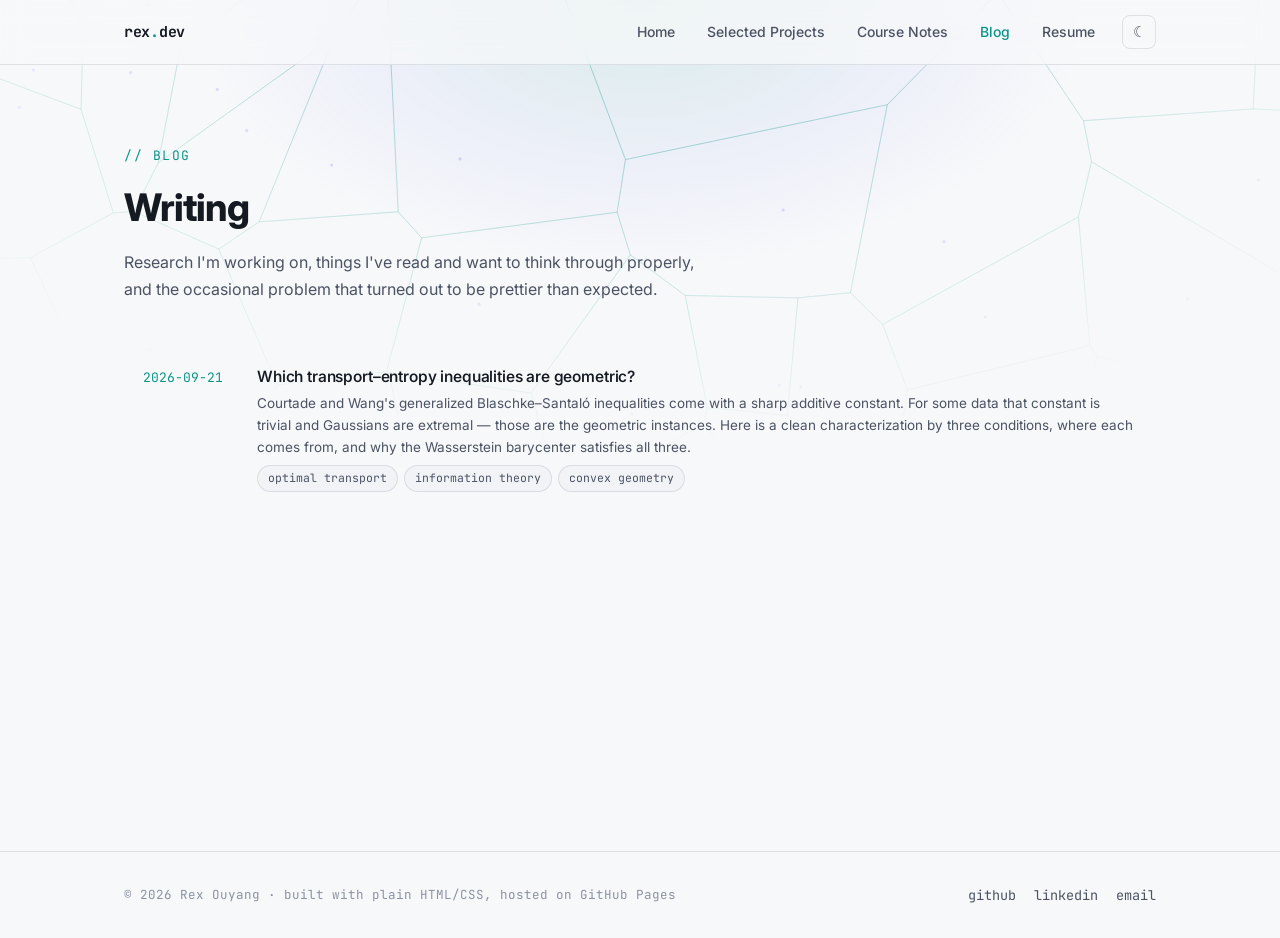
==== blog.html @ deeaf474 "Add blog section with post on geometricity of transport-entropy inequalities" ====
<!DOCTYPE html>
<html lang="en">
<head>
  <meta charset="UTF-8" />
  <meta name="viewport" content="width=device-width, initial-scale=1.0" />
  <title>Blog — Rex Ouyang</title>
  <meta name="description" content="Notes and write-ups from Rex Ouyang on probability, information theory, optimal transport, and whatever else seems worth sharing." />
  <link rel="canonical" href="https://shrekles.github.io/blog.html" />
  <meta property="og:type" content="website" />
  <meta property="og:site_name" content="Rex Ouyang" />
  <meta property="og:title" content="Blog — Rex Ouyang" />
  <meta property="og:description" content="Write-ups on probability, information theory, and optimal transport." />
  <meta property="og:url" content="https://shrekles.github.io/blog.html" />
  <meta name="twitter:card" content="summary" />
  <link rel="preconnect" href="https://fonts.googleapis.com" />
  <link rel="preconnect" href="https://fonts.gstatic.com" crossorigin />
  <link href="https://fonts.googleapis.com/css2?family=Inter:wght@400;500;600;700;800&family=JetBrains+Mono:wght@400;500;700&display=swap" rel="stylesheet" />
  <link rel="stylesheet" href="assets/style.css" />
  <script src="assets/main.js" defer></script>
  <link rel="icon" href="data:image/svg+xml,<svg xmlns='http://www.w3.org/2000/svg' viewBox='0 0 100 100'><text y='80' font-size='80'>∇</text></svg>" />
</head>
<body>
  <canvas class="bg-voronoi" id="bg-voronoi" aria-hidden="true"></canvas>
  <div class="bg-glow"></div>

  <nav class="nav">
    <div class="nav-inner">
      <a class="logo" href="index.html">rex<span class="accent">.</span>dev</a>
      <div class="nav-links">
        <a href="index.html">Home</a>
        <a href="projects.html"><span class="nav-full">Selected </span>Projects</a>
        <a href="notes.html"><span class="nav-full">Course </span>Notes</a>
        <a href="blog.html" class="active">Blog</a>
        <a href="resume.html">Resume</a>
        <button class="theme-toggle" onclick="toggleTheme()" aria-label="Toggle theme">☀</button>
      </div>
    </div>
  </nav>

  <main>
    <section class="container" style="padding-top: 80px;">
      <div class="section-header reveal">
        <div class="eyebrow">// blog</div>
        <h1>Writing</h1>
        <p>Research I'm working on, things I've read and want to think through properly,
           and the occasional problem that turned out to be prettier than expected.</p>
      </div>

      <!-- ============ POSTS ============
           Newest first. One <a class="post-row"> per post; the post itself lives
           in posts/ as a standalone page (note the ../ asset paths in there). -->
      <div class="post-list reveal">
        <a class="post-row" href="posts/geometricity-of-transport-entropy-inequalities.html">
          <span class="post-date">2026-09-21</span>
          <span class="post-body">
            <span class="post-title">Which transport–entropy inequalities are geometric?</span>
            <span class="post-desc">Courtade and Wang's generalized Blaschke–Santaló
              inequalities come with a sharp additive constant. For some data that constant
              is trivial and Gaussians are extremal — those are the geometric instances.
              Here is a clean characterization by three conditions, where each comes from,
              and why the Wasserstein barycenter satisfies all three.</span>
            <span class="post-tags">
              <span class="tag">optimal transport</span><span class="tag">information theory</span><span class="tag">convex geometry</span>
            </span>
          </span>
        </a>
      </div>
    </section>
  </main>

  <footer>
    <div class="footer-inner">
      <p>© 2026 Rex Ouyang · built with plain HTML/CSS, hosted on GitHub Pages</p>
      <div class="socials">
        <a href="https://github.com/Shrekles">github</a>
        <a href="https://www.linkedin.com/in/rex-ouyang/">linkedin</a>
        <a href="mailto:rexhouyang@berkeley.edu">email</a>
      </div>
    </div>
  </footer>
</body>
</html>
---- assets/style.css ----
/* ============================================
   Rex Ouyang — personal site
   Design tokens
   ============================================ */
:root {
  --bg: #0a0c10;
  --bg-soft: #11141b;
  --surface: #161a23;
  --surface-2: #1d2230;
  --border: rgba(255, 255, 255, 0.08);
  --text: #e8eaf0;
  --text-dim: #9aa3b5;
  --text-faint: #5d6577;
  --accent: #5eead4;        /* electric teal */
  --accent-2: #818cf8;      /* periwinkle */
  --accent-glow: rgba(94, 234, 212, 0.15);
  --mono: "JetBrains Mono", ui-monospace, SFMono-Regular, Menlo, monospace;
  --sans: "Inter", -apple-system, BlinkMacSystemFont, "Segoe UI", sans-serif;
  --radius: 14px;
  --max-w: 1080px;
}

[data-theme="light"] {
  --bg: #f7f8fa;
  --bg-soft: #eef0f4;
  --surface: #ffffff;
  --surface-2: #f1f3f7;
  --border: rgba(15, 23, 42, 0.1);
  --text: #151922;
  --text-dim: #4b5363;
  --text-faint: #8a92a3;
  --accent: #0d9488;
  --accent-2: #6366f1;
  --accent-glow: rgba(13, 148, 136, 0.12);
}

* { margin: 0; padding: 0; box-sizing: border-box; }

html { scroll-behavior: smooth; }

body {
  font-family: var(--sans);
  background: var(--bg);
  color: var(--text);
  line-height: 1.65;
  -webkit-font-smoothing: antialiased;
  overflow-x: hidden;
  transition: background 0.3s ease, color 0.3s ease;
}

::selection { background: var(--accent); color: var(--bg); }

/* ---------- background: Poisson–Voronoi + glow ---------- */
.bg-voronoi {
  position: fixed;
  inset: 0;
  z-index: -2;
  width: 100%;
  height: 100%;
  pointer-events: none;
  mask-image: radial-gradient(ellipse 85% 65% at 50% 0%, black 25%, transparent 78%);
  -webkit-mask-image: radial-gradient(ellipse 85% 65% at 50% 0%, black 25%, transparent 78%);
}

.bg-glow {
  position: fixed;
  top: -250px;
  left: 50%;
  transform: translateX(-50%);
  width: 900px;
  height: 520px;
  z-index: -1;
  background: radial-gradient(ellipse at center,
    var(--accent-glow) 0%,
    rgba(129, 140, 248, 0.07) 45%,
    transparent 70%);
  pointer-events: none;
}

/* ---------- nav ---------- */
.nav {
  position: sticky;
  top: 0;
  z-index: 50;
  backdrop-filter: blur(14px);
  -webkit-backdrop-filter: blur(14px);
  background: color-mix(in srgb, var(--bg) 72%, transparent);
  border-bottom: 1px solid var(--border);
}

.nav-inner {
  max-width: var(--max-w);
  margin: 0 auto;
  padding: 0 24px;
  height: 64px;
  display: flex;
  align-items: center;
  justify-content: space-between;
}

.logo {
  font-family: var(--mono);
  font-size: 15px;
  font-weight: 700;
  color: var(--text);
  text-decoration: none;
  letter-spacing: -0.02em;
}
.logo .accent { color: var(--accent); }

.nav-links {
  display: flex;
  align-items: center;
  gap: 6px;
}

.nav-links a {
  color: var(--text-dim);
  text-decoration: none;
  font-size: 14px;
  font-weight: 500;
  padding: 7px 13px;
  border-radius: 8px;
  transition: color 0.18s ease, background 0.18s ease;
}

.nav-links a:hover { color: var(--text); background: var(--surface-2); }
.nav-links a.active { color: var(--accent); }

.theme-toggle {
  background: none;
  border: 1px solid var(--border);
  border-radius: 8px;
  width: 34px;
  height: 34px;
  margin-left: 8px;
  cursor: pointer;
  color: var(--text-dim);
  font-size: 15px;
  display: grid;
  place-items: center;
  transition: color 0.18s, border-color 0.18s, transform 0.18s;
}
.theme-toggle:hover { color: var(--accent); border-color: var(--accent); transform: rotate(15deg); }

/* mobile nav */
.nav-burger { display: none; }

@media (max-width: 640px) {
  .nav-inner { padding: 0 14px; }
  .nav-links { gap: 0; }
  .nav-links a { padding: 6px 7px; font-size: 12.5px; white-space: nowrap; }
  .theme-toggle { margin-left: 4px; width: 30px; height: 30px; }
  /* "Selected Projects" -> "Projects", "Course Notes" -> "Notes" */
  .nav-full { display: none; }
}

/* ---------- layout ---------- */
.container {
  max-width: var(--max-w);
  margin: 0 auto;
  padding: 0 24px;
}

main { min-height: calc(100vh - 64px - 90px); }

section { padding: 72px 0; }

/* ---------- hero ---------- */
.hero {
  padding-top: 110px;
  padding-bottom: 80px;
}

.hero-kicker {
  font-family: var(--mono);
  font-size: 14px;
  color: var(--accent);
  margin-bottom: 18px;
  display: flex;
  align-items: center;
  gap: 10px;
}

.hero-kicker::before {
  content: "";
  width: 36px;
  height: 1px;
  background: var(--accent);
  display: inline-block;
}

.hero h1 {
  font-size: clamp(42px, 7.5vw, 76px);
  font-weight: 800;
  letter-spacing: -0.035em;
  line-height: 1.05;
  margin-bottom: 22px;
}

.hero h1 .gradient {
  background: linear-gradient(100deg, var(--accent) 0%, var(--accent-2) 100%);
  -webkit-background-clip: text;
  background-clip: text;
  -webkit-text-fill-color: transparent;
  color: transparent;
}

.hero .sub {
  font-size: clamp(16px, 2.4vw, 19px);
  color: var(--text-dim);
  max-width: 560px;
  margin-bottom: 36px;
}

.hero .sub strong { color: var(--text); font-weight: 600; }

.hero-cta { display: flex; gap: 14px; flex-wrap: wrap; }

/* typing cursor */
.cursor-blink {
  display: inline-block;
  width: 3px;
  height: 0.9em;
  background: var(--accent);
  margin-left: 6px;
  vertical-align: baseline;
  animation: blink 1.1s step-end infinite;
}
@keyframes blink { 50% { opacity: 0; } }

/* ---------- buttons ---------- */
.btn {
  display: inline-flex;
  align-items: center;
  gap: 8px;
  padding: 12px 22px;
  border-radius: 10px;
  font-size: 14.5px;
  font-weight: 600;
  text-decoration: none;
  cursor: pointer;
  border: 1px solid transparent;
  transition: transform 0.18s ease, box-shadow 0.18s ease, background 0.18s, border-color 0.18s, color 0.18s;
}

.btn-primary {
  background: var(--accent);
  color: #06241f;
}
.btn-primary:hover {
  transform: translateY(-2px);
  box-shadow: 0 8px 28px var(--accent-glow), 0 4px 12px rgba(0,0,0,0.25);
}

.btn-ghost {
  border-color: var(--border);
  color: var(--text);
  background: transparent;
}
.btn-ghost:hover {
  border-color: var(--accent);
  color: var(--accent);
  transform: translateY(-2px);
}

/* ---------- section headers ---------- */
.section-header { margin-bottom: 44px; }

.section-header .eyebrow {
  font-family: var(--mono);
  font-size: 13px;
  color: var(--accent);
  text-transform: uppercase;
  letter-spacing: 0.12em;
  margin-bottom: 10px;
}

.section-header h1,
.section-header h2 {
  font-size: clamp(28px, 4.5vw, 38px);
  font-weight: 750;
  letter-spacing: -0.025em;
}

.section-header p {
  color: var(--text-dim);
  margin-top: 10px;
  max-width: 600px;
}

.section-header p a {
  color: var(--accent);
  text-decoration: none;
}
.section-header p a:hover { text-decoration: underline; }

/* ---------- cards ---------- */
.grid {
  display: grid;
  gap: 20px;
}
.grid-2 { grid-template-columns: repeat(2, 1fr); }
.grid-3 { grid-template-columns: repeat(3, 1fr); }

@media (max-width: 880px) {
  .grid-3 { grid-template-columns: repeat(2, 1fr); }
}
@media (max-width: 620px) {
  .grid-2, .grid-3 { grid-template-columns: 1fr; }
}

.card {
  position: relative;
  background: var(--surface);
  border: 1px solid var(--border);
  border-radius: var(--radius);
  padding: 26px;
  transition: transform 0.22s ease, border-color 0.22s ease, box-shadow 0.22s ease;
  overflow: hidden;
}

.card::before {
  content: "";
  position: absolute;
  inset: 0;
  background: radial-gradient(420px circle at var(--mx, 50%) var(--my, 50%),
    var(--accent-glow), transparent 65%);
  opacity: 0;
  transition: opacity 0.3s ease;
  pointer-events: none;
}

.card:hover {
  transform: translateY(-4px);
  border-color: color-mix(in srgb, var(--accent) 40%, var(--border));
  box-shadow: 0 14px 40px rgba(0, 0, 0, 0.3);
}
.card:hover::before { opacity: 1; }

[data-theme="light"] .card:hover { box-shadow: 0 14px 36px rgba(15, 23, 42, 0.1); }

.card h3 {
  font-size: 18px;
  font-weight: 650;
  letter-spacing: -0.015em;
  margin-bottom: 8px;
}

.card p { font-size: 14.5px; color: var(--text-dim); }

.card-icon {
  font-size: 26px;
  margin-bottom: 16px;
  display: block;
}

.card-links {
  margin-top: 18px;
  display: flex;
  gap: 16px;
}

.card-links a {
  font-family: var(--mono);
  font-size: 12.5px;
  color: var(--accent);
  text-decoration: none;
}
.card-links a:hover { text-decoration: underline; }

/* ---------- tags ---------- */
.tags { display: flex; flex-wrap: wrap; gap: 7px; margin-top: 16px; }

.tag {
  font-family: var(--mono);
  font-size: 11.5px;
  color: var(--text-dim);
  background: var(--surface-2);
  border: 1px solid var(--border);
  padding: 3px 10px;
  border-radius: 99px;
}

/* ---------- project filter buttons ---------- */
.filters {
  display: flex;
  flex-wrap: wrap;
  gap: 8px;
  margin-bottom: 32px;
}

.filter-btn {
  font-family: var(--mono);
  font-size: 13px;
  padding: 7px 16px;
  border-radius: 99px;
  border: 1px solid var(--border);
  background: transparent;
  color: var(--text-dim);
  cursor: pointer;
  transition: all 0.18s ease;
}

.filter-btn:hover { color: var(--text); border-color: var(--text-faint); }
.filter-btn.active {
  background: var(--accent);
  color: #06241f;
  border-color: var(--accent);
}

/* ---------- course notes ---------- */
/* end-of-page marker */
.scroll-end {
  text-align: center;
  padding: 64px 0 8px;
}

.scroll-end img {
  display: block;
  width: 100%;
  max-width: 400px;
  margin: 0 auto 18px;
  border-radius: var(--radius);
  border: 1px solid var(--border);
}

.scroll-end p {
  font-family: var(--mono);
  font-size: 13px;
  color: var(--text-faint);
  max-width: 420px;
  margin: 0 auto;
  line-height: 1.6;
}

/* rows for when notes exist — see the template in notes.html */
.note-row {
  display: flex;
  align-items: flex-start;
  gap: 18px;
  padding: 15px 18px;
  border-radius: 10px;
  border: 1px solid transparent;
  text-decoration: none;
  color: inherit;
  transition: background 0.18s ease, border-color 0.18s ease;
}

.note-row:hover {
  background: var(--surface);
  border-color: var(--border);
}

.note-code {
  font-family: var(--mono);
  font-size: 13px;
  color: var(--accent);
  min-width: 96px;
  flex-shrink: 0;
  padding-top: 2px;
}

.note-body {
  display: flex;
  flex-direction: column;
  gap: 3px;
}

.note-title {
  font-weight: 550;
  font-size: 15px;
  letter-spacing: -0.01em;
}

.note-desc {
  font-size: 13px;
  color: var(--text-faint);
  line-height: 1.5;
}

.note-meta {
  font-family: var(--mono);
  font-size: 12.5px;
  color: var(--text-faint);
  margin-left: auto;
  flex-shrink: 0;
  padding-top: 2px;
}

.note-row:hover .note-meta { color: var(--accent); }

@media (max-width: 640px) {
  .note-row { flex-wrap: wrap; gap: 6px 14px; }
  .note-meta { margin-left: 0; }
}

/* ---------- notes: compact / icon view toggle ---------- */
.notes-toolbar {
  display: flex;
  align-items: center;
  justify-content: flex-end;
  gap: 10px;
  margin-bottom: 10px;
}

.resample-btn {
  display: inline-flex;
  align-items: center;
  gap: 7px;
  font-family: var(--mono);
  font-size: 12px;
  padding: 7px 14px;
  border: 1px solid var(--border);
  border-radius: 99px;
  background: var(--surface);
  color: var(--text-dim);
  cursor: pointer;
  transition: color 0.18s ease, border-color 0.18s ease;
}

.resample-btn:hover { color: var(--accent); border-color: var(--accent); }
.resample-btn svg { width: 13px; height: 13px; }
.resample-btn.spin svg { animation: resample-spin 0.6s cubic-bezier(0.16, 1, 0.3, 1); }

@keyframes resample-spin { from { transform: rotate(0deg); } to { transform: rotate(360deg); } }

@media (prefers-reduced-motion: reduce) {
  .resample-btn.spin svg { animation: none; }
}

.view-toggle {
  display: inline-flex;
  gap: 2px;
  padding: 3px;
  border: 1px solid var(--border);
  border-radius: 99px;
  background: var(--surface);
}

.view-btn {
  display: inline-flex;
  align-items: center;
  gap: 7px;
  font-family: var(--mono);
  font-size: 12px;
  padding: 5px 13px;
  border: none;
  border-radius: 99px;
  background: transparent;
  color: var(--text-dim);
  cursor: pointer;
  transition: background 0.18s ease, color 0.18s ease;
}

.view-btn:hover { color: var(--text); }
.view-btn svg { width: 14px; height: 14px; }
.view-btn[aria-pressed="true"] { background: var(--accent); color: var(--bg); }

/* thumbnails only exist in icon view */
.note-thumb { display: none; }

/* ---------- notes: icon (grid) view ---------- */
.term-notes.view-grid {
  display: grid;
  grid-template-columns: repeat(auto-fill, minmax(268px, 1fr));
  gap: 20px;
}

.term-notes.view-grid .note-row {
  flex-direction: column;
  align-items: stretch;
  gap: 0;
  padding: 0;
  overflow: hidden;
  border-color: var(--border);
  border-radius: var(--radius);
  background: var(--surface);
}

.term-notes.view-grid .note-row:hover {
  border-color: var(--accent);
  background: var(--surface-2);
}

.term-notes.view-grid .note-thumb {
  display: block;
  width: 100%;
  height: 156px;
  background: var(--bg-soft);
  border-bottom: 1px solid var(--border);
}

.term-notes.view-grid .note-code {
  min-width: 0;
  padding: 14px 16px 0;
}

.term-notes.view-grid .note-body { padding: 2px 16px 0; }

.term-notes.view-grid .note-desc {
  display: -webkit-box;
  -webkit-line-clamp: 3;
  -webkit-box-orient: vertical;
  overflow: hidden;
}

.term-notes.view-grid .note-meta {
  margin-left: 0;
  padding: 10px 16px 15px;
}

@media (max-width: 640px) {
  .term-notes.view-grid { grid-template-columns: 1fr; }
}

/* ---------- blog: index list ---------- */
.post-list { display: flex; flex-direction: column; }

.post-row {
  display: flex;
  align-items: baseline;
  gap: 18px;
  padding: 17px 18px;
  border-radius: 10px;
  border: 1px solid transparent;
  text-decoration: none;
  color: inherit;
  transition: background 0.18s ease, border-color 0.18s ease;
}

.post-row:hover { background: var(--surface); border-color: var(--border); }

.post-date {
  font-family: var(--mono);
  font-size: 13px;
  color: var(--accent);
  min-width: 96px;
  flex-shrink: 0;
}

.post-body { display: flex; flex-direction: column; gap: 4px; }
.post-title { font-weight: 550; font-size: 15.5px; letter-spacing: -0.01em; }
.post-desc { font-size: 13.5px; color: var(--text-dim); line-height: 1.6; }

.post-tags { display: flex; gap: 6px; flex-wrap: wrap; margin-top: 3px; }

@media (max-width: 640px) {
  .post-row { flex-direction: column; gap: 6px; }
}

/* ---------- blog: article body ---------- */
.prose { max-width: 720px; }

.prose > * + * { margin-top: 18px; }

.prose h2 {
  font-size: 23px;
  font-weight: 700;
  letter-spacing: -0.02em;
  margin-top: 52px;
  padding-top: 20px;
  border-top: 1px solid var(--border);
}

.prose h3 {
  font-size: 17px;
  font-weight: 650;
  letter-spacing: -0.01em;
  margin-top: 34px;
  color: var(--text);
}

.prose p, .prose li { color: var(--text-dim); font-size: 15.5px; line-height: 1.75; }
.prose strong { color: var(--text); font-weight: 600; }
.prose ul, .prose ol { padding-left: 22px; }
.prose li + li { margin-top: 7px; }

.prose a { color: var(--accent); text-decoration: none; }
.prose a:hover { text-decoration: underline; }

.prose code {
  font-family: var(--mono);
  font-size: 0.88em;
  background: var(--surface-2);
  padding: 2px 6px;
  border-radius: 5px;
}

/* a named result, set off from the running text */
.prose .callout {
  border: 1px solid var(--border);
  border-left: 2px solid var(--accent);
  background: var(--surface);
  border-radius: 0 10px 10px 0;
  padding: 16px 20px;
}

.prose .callout .label {
  font-family: var(--mono);
  font-size: 12px;
  text-transform: uppercase;
  letter-spacing: 0.1em;
  color: var(--accent);
  display: block;
  margin-bottom: 7px;
}

.prose blockquote {
  border-left: 2px solid var(--border);
  padding-left: 18px;
  color: var(--text-faint);
  font-size: 14.5px;
}

.post-meta {
  font-family: var(--mono);
  font-size: 13px;
  color: var(--text-faint);
  margin-top: 12px;
}

.post-back {
  font-family: var(--mono);
  font-size: 13px;
  color: var(--text-dim);
  text-decoration: none;
}
.post-back:hover { color: var(--accent); }

/* KaTeX: let long display equations scroll instead of overflowing the page */
.prose .katex-display {
  overflow-x: auto;
  overflow-y: hidden;
  padding: 4px 0 8px;
}
.prose .katex { font-size: 1.02em; }

@media (max-width: 640px) {
  .prose .katex { font-size: 0.94em; }
}

/* ---------- resume ---------- */
.resume-actions {
  display: flex;
  gap: 14px;
  flex-wrap: wrap;
  margin-bottom: 48px;
}

.resume-section { margin-bottom: 44px; }

.resume-section h3 {
  font-family: var(--mono);
  font-size: 13px;
  text-transform: uppercase;
  letter-spacing: 0.12em;
  color: var(--accent);
  margin-bottom: 20px;
  display: flex;
  align-items: center;
  gap: 14px;
}
.resume-section h3::after {
  content: "";
  flex: 1;
  height: 1px;
  background: var(--border);
}

.resume-item {
  display: grid;
  grid-template-columns: 150px 1fr;
  gap: 24px;
  padding: 18px 0;
}

.resume-item .when {
  font-family: var(--mono);
  font-size: 12.5px;
  color: var(--text-faint);
  padding-top: 3px;
}

.resume-item .what h4 {
  font-size: 16px;
  font-weight: 650;
  letter-spacing: -0.01em;
}

.resume-item .what .where {
  font-size: 14px;
  color: var(--accent);
  margin-bottom: 6px;
}

.resume-item .what ul {
  margin-top: 8px;
  padding-left: 18px;
  color: var(--text-dim);
  font-size: 14.5px;
}
.resume-item .what ul li { margin-bottom: 4px; }

@media (max-width: 640px) {
  .resume-item { grid-template-columns: 1fr; gap: 6px; }
}

.skills-grid {
  display: grid;
  grid-template-columns: repeat(auto-fill, minmax(220px, 1fr));
  gap: 16px;
}

.skill-group {
  background: var(--surface);
  border: 1px solid var(--border);
  border-radius: var(--radius);
  padding: 20px;
}

.skill-group .label {
  font-family: var(--mono);
  font-size: 12px;
  color: var(--text-faint);
  text-transform: uppercase;
  letter-spacing: 0.1em;
  margin-bottom: 12px;
}

/* ---------- about (homepage) ---------- */
.about-grid {
  display: grid;
  grid-template-columns: 260px 1fr;
  gap: 56px;
  align-items: start;
}
@media (max-width: 760px) {
  .about-grid { grid-template-columns: 1fr; gap: 36px; }
  .profile-card { max-width: 320px; }
}

.avatar {
  position: relative;
  width: 200px;
  height: 200px;
  margin-bottom: 20px;
  border-radius: 50%;
  overflow: hidden;
  border: 2px solid var(--border);
  background: linear-gradient(135deg, var(--accent-glow), rgba(129, 140, 248, 0.2));
  display: grid;
  place-items: center;
}

.avatar .initials {
  font-family: var(--mono);
  font-size: 46px;
  font-weight: 700;
  color: var(--accent);
}

.avatar img {
  position: absolute;
  inset: 0;
  width: 100%;
  height: 100%;
  object-fit: cover;
}

.profile-card h2 {
  font-size: 20px;
  font-weight: 700;
  letter-spacing: -0.02em;
}

.profile-card .role {
  font-size: 14px;
  color: var(--text-dim);
  margin-bottom: 20px;
}

.profile-links {
  list-style: none;
  display: flex;
  flex-direction: column;
  gap: 11px;
}

.profile-links a, .profile-links li > span {
  display: inline-flex;
  align-items: center;
  gap: 10px;
  color: var(--text-dim);
  text-decoration: none;
  font-size: 14px;
  transition: color 0.18s ease;
}
.profile-links a:hover { color: var(--accent); }
.profile-links .icon {
  width: 20px;
  text-align: center;
  flex-shrink: 0;
}

.about-text h2 {
  font-size: clamp(26px, 4vw, 34px);
  font-weight: 750;
  letter-spacing: -0.025em;
  margin-bottom: 18px;
}

.about-text p {
  color: var(--text-dim);
  font-size: 16.5px;
  max-width: 640px;
  margin-bottom: 14px;
}

.about-text p a { color: var(--accent); text-decoration: none; }
.about-text p a:hover { text-decoration: underline; }

/* ---------- footer ---------- */
footer {
  border-top: 1px solid var(--border);
  padding: 32px 0;
  margin-top: 40px;
}

.footer-inner {
  max-width: var(--max-w);
  margin: 0 auto;
  padding: 0 24px;
  display: flex;
  align-items: center;
  justify-content: space-between;
  flex-wrap: wrap;
  gap: 14px;
}

footer p {
  font-family: var(--mono);
  font-size: 12.5px;
  color: var(--text-faint);
}

.socials { display: flex; gap: 18px; }

.socials a {
  color: var(--text-dim);
  text-decoration: none;
  font-size: 13.5px;
  font-family: var(--mono);
  transition: color 0.18s ease;
}
.socials a:hover { color: var(--accent); }

/* ---------- scroll reveal ---------- */
.reveal {
  opacity: 0;
  transform: translateY(24px);
  transition: opacity 0.6s cubic-bezier(0.16, 1, 0.3, 1),
              transform 0.6s cubic-bezier(0.16, 1, 0.3, 1);
}

.reveal.visible { opacity: 1; transform: none; }

@media (prefers-reduced-motion: reduce) {
  .reveal { opacity: 1; transform: none; transition: none; }
  html { scroll-behavior: auto; }
}
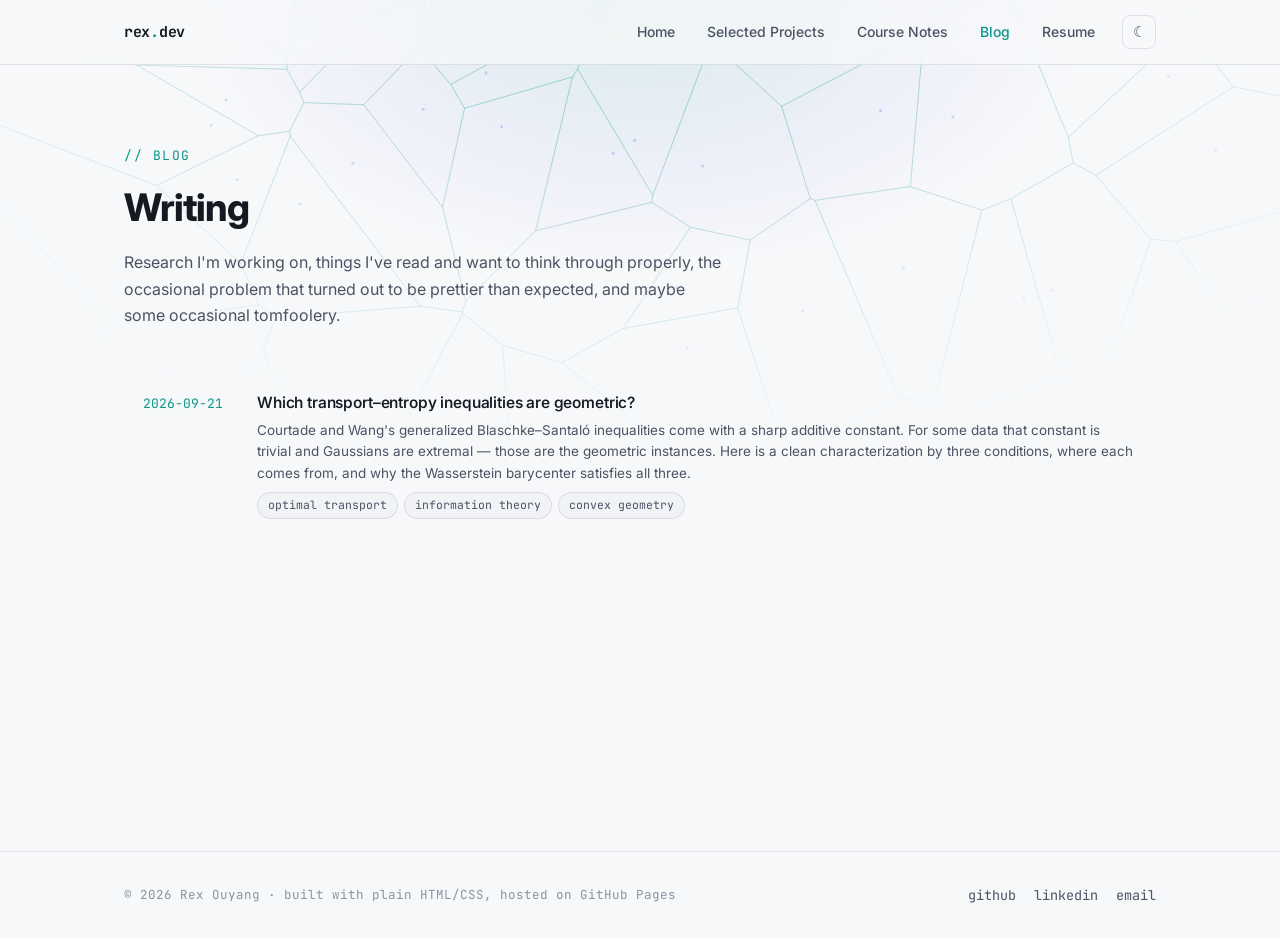
==== commit 63c5421c: "wer" ====
--- a/blog.html
+++ b/blog.html
@@ -43,7 +43,8 @@
         <div class="eyebrow">// blog</div>
         <h1>Writing</h1>
         <p>Research I'm working on, things I've read and want to think through properly,
-           and the occasional problem that turned out to be prettier than expected.</p>
+           the occasional problem that turned out to be prettier than expected, and maybe
+           some occasional tomfoolery.</p>
       </div>
 
       <!-- ============ POSTS ============
